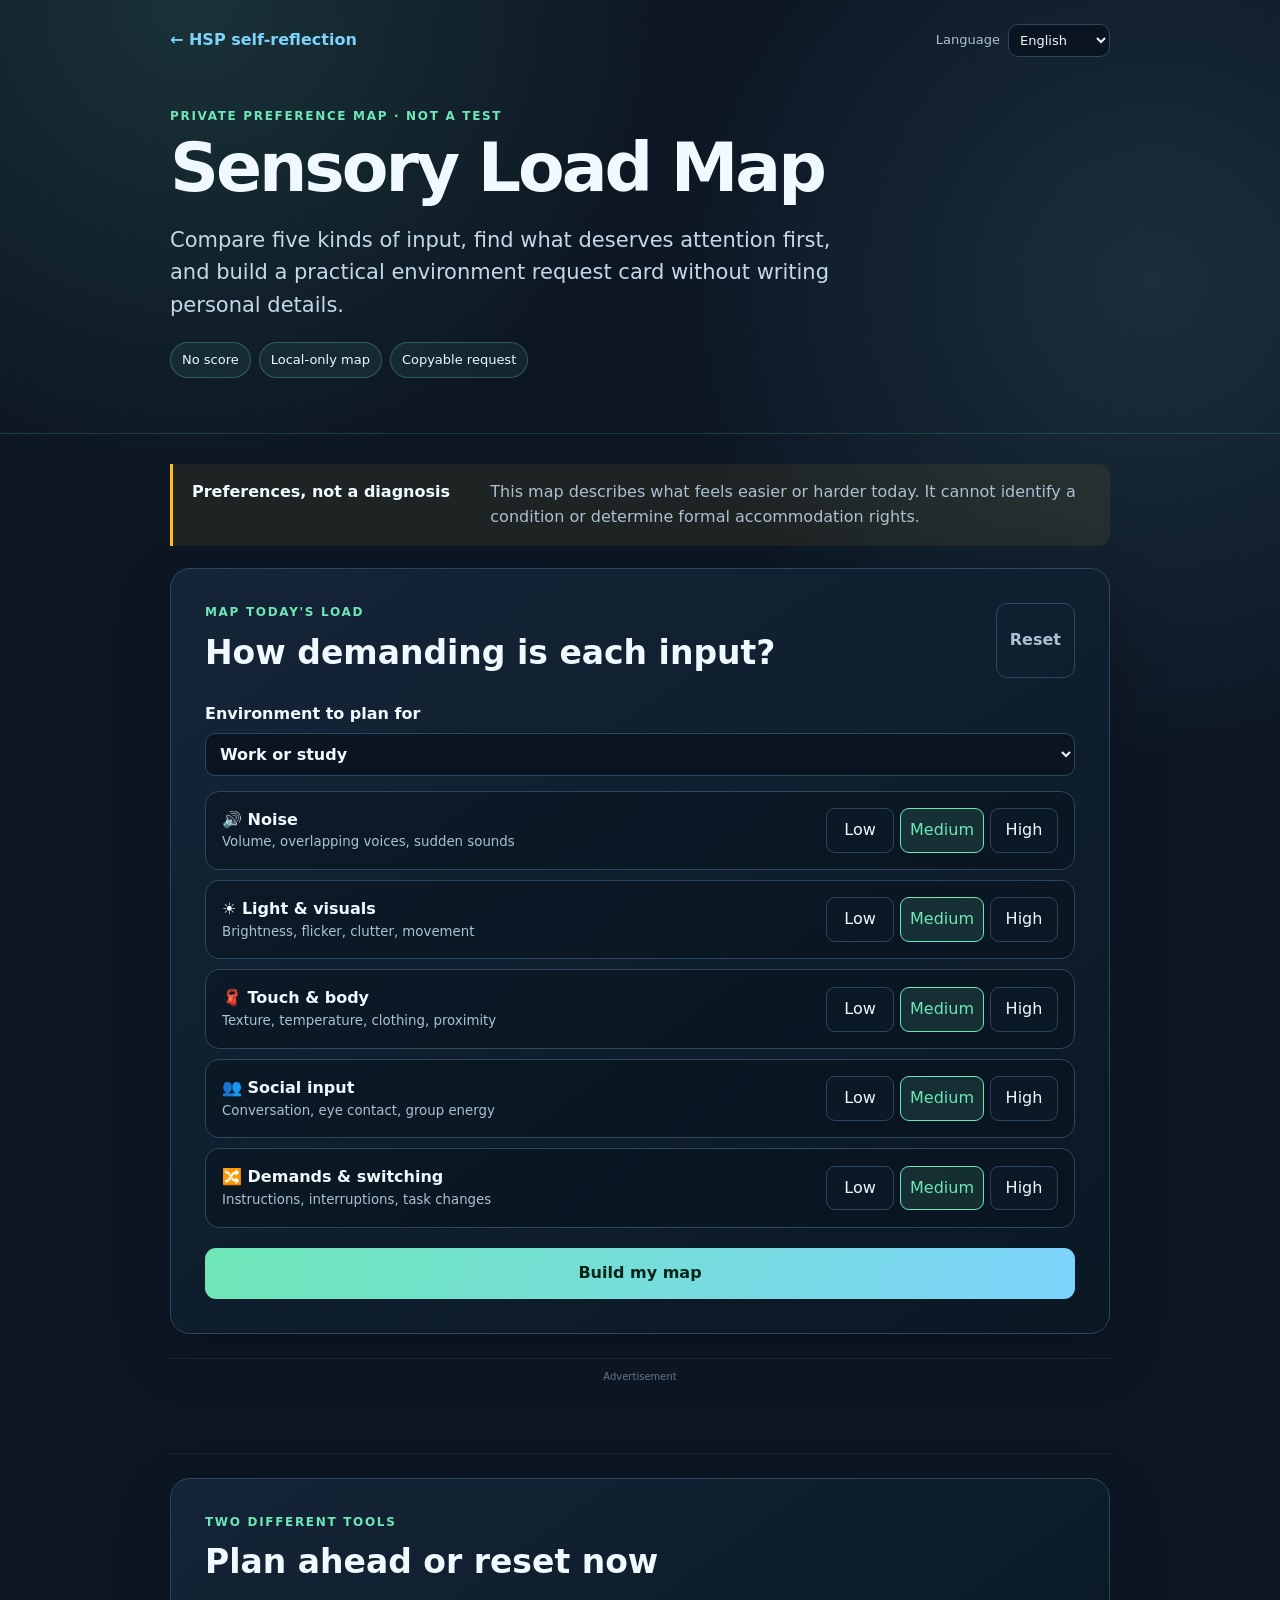
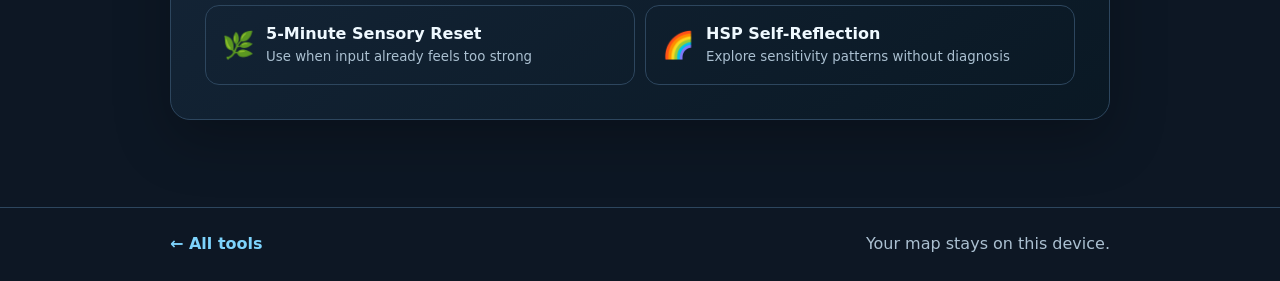
==== map.html @ 9b4f0c30 "feat: add sensory load map planner" ====
<!doctype html><html lang="en" data-theme="dark"><head><meta charset="utf-8"><meta name="viewport" content="width=device-width,initial-scale=1"><meta name="robots" content="index,follow,max-image-preview:large"><meta name="theme-color" content="#111827"><title>Sensory Load Map & Environment Request Card | DopaBrain</title><meta name="description" content="Map noise, light, touch, social and demand load, then build a private environment preference and request card. No score, account or diagnosis."><meta name="dateModified" content="2026-08-01"><link rel="canonical" href="https://dopabrain.com/hsp-test/map.html">
<link rel="alternate" hreflang="en" href="https://dopabrain.com/hsp-test/map.html?lang=en"><link rel="alternate" hreflang="ko" href="https://dopabrain.com/hsp-test/map.html?lang=ko"><link rel="alternate" hreflang="zh" href="https://dopabrain.com/hsp-test/map.html?lang=zh"><link rel="alternate" hreflang="hi" href="https://dopabrain.com/hsp-test/map.html?lang=hi"><link rel="alternate" hreflang="ru" href="https://dopabrain.com/hsp-test/map.html?lang=ru"><link rel="alternate" hreflang="ja" href="https://dopabrain.com/hsp-test/map.html?lang=ja"><link rel="alternate" hreflang="es" href="https://dopabrain.com/hsp-test/map.html?lang=es"><link rel="alternate" hreflang="pt" href="https://dopabrain.com/hsp-test/map.html?lang=pt"><link rel="alternate" hreflang="id" href="https://dopabrain.com/hsp-test/map.html?lang=id"><link rel="alternate" hreflang="tr" href="https://dopabrain.com/hsp-test/map.html?lang=tr"><link rel="alternate" hreflang="de" href="https://dopabrain.com/hsp-test/map.html?lang=de"><link rel="alternate" hreflang="fr" href="https://dopabrain.com/hsp-test/map.html?lang=fr"><link rel="alternate" hreflang="x-default" href="https://dopabrain.com/hsp-test/map.html">
<meta property="og:type" content="website"><meta property="og:title" content="Sensory Load Map"><meta property="og:description" content="Build a private environment preference and request card."><meta property="og:url" content="https://dopabrain.com/hsp-test/map.html"><meta property="og:image" content="https://dopabrain.com/hsp-test/og-image.jpg"><meta name="twitter:card" content="summary_large_image"><link rel="stylesheet" href="css/map.css"><script async src="https://www.googletagmanager.com/gtag/js?id=G-J8GSWM40TV"></script><script>window.dataLayer=window.dataLayer||[];function gtag(){dataLayer.push(arguments)}gtag('js',new Date());gtag('config','G-J8GSWM40TV');</script><script async src="https://pagead2.googlesyndication.com/pagead/js/adsbygoogle.js?client=ca-pub-3600813755953882" crossorigin="anonymous"></script>
<script type="application/ld+json">{"@context":"https://schema.org","@type":"WebApplication","name":"Sensory Load Map and Environment Request Card","applicationCategory":"LifestyleApplication","operatingSystem":"Any","url":"https://dopabrain.com/hsp-test/map.html","dateModified":"2026-08-01","isAccessibleForFree":true,"offers":{"@type":"Offer","price":"0","priceCurrency":"USD"},"description":"A private worksheet for mapping sensory preferences and preparing a practical environment request."}</script><script type="application/ld+json">{"@context":"https://schema.org","@type":"FAQPage","mainEntity":[{"@type":"Question","name":"Is this a sensory processing or HSP diagnosis?","acceptedAnswer":{"@type":"Answer","text":"No. This is a preference-planning worksheet, not a test, diagnosis, medical assessment, or eligibility determination."}},{"@type":"Question","name":"Where is my map stored?","acceptedAnswer":{"@type":"Answer","text":"The latest level and context IDs remain only in local browser storage. No free text is requested."}},{"@type":"Question","name":"Can this guarantee an accommodation?","acceptedAnswer":{"@type":"Answer","text":"No. The request card is a conversation aid only. Formal accommodations depend on local rules and the relevant organization."}}]}</script></head><body>
<a class="skip" href="#mapper" data-t="skip">Skip to map</a><header><nav><a href="./" data-t="back">← HSP self-reflection</a><label><span data-t="language">Language</span><select id="language"><option value="en">English</option><option value="ko">한국어</option><option value="zh">中文</option><option value="hi">हिन्दी</option><option value="ru">Русский</option><option value="ja">日本語</option><option value="es">Español</option><option value="pt">Português</option><option value="id">Indonesia</option><option value="tr">Türkçe</option><option value="de">Deutsch</option><option value="fr">Français</option></select></label></nav><p class="eyebrow" data-t="eyebrow">PRIVATE PREFERENCE MAP · NOT A TEST</p><h1 data-t="title">Sensory Load Map</h1><p class="lead" data-t="lead">Compare five kinds of input, find what deserves attention first, and build a practical environment request card without writing personal details.</p><div class="chips"><span data-t="noScore">No score</span><span data-t="local">Local-only map</span><span data-t="copyable">Copyable request</span></div></header>
<main><section class="notice"><strong data-t="noticeTitle">Preferences, not a diagnosis</strong><p data-t="noticeBody">This map describes what feels easier or harder today. It cannot identify a condition or determine formal accommodation rights.</p></section><section id="mapper" class="panel"><div class="head"><div><p class="kicker" data-t="mapKicker">MAP TODAY'S LOAD</p><h2 data-t="mapTitle">How demanding is each input?</h2></div><button id="reset" class="ghost" type="button" data-t="reset">Reset</button></div><label class="context"><span data-t="context">Environment to plan for</span><select id="context"><option value="work" data-t="work">Work or study</option><option value="home" data-t="home">Home</option><option value="public" data-t="public">Public or travel</option><option value="social" data-t="social">Social time</option><option value="sleep" data-t="sleep">Rest or bedtime</option></select></label><div id="domains" class="domains"></div><button id="build" class="primary" type="button" data-t="build">Build my map</button></section>
<section id="result" class="panel" hidden><p class="kicker" data-t="resultKicker">YOUR ENVIRONMENT CARD</p><h2 id="resultTitle"></h2><p id="summary"></p><div id="priorities" class="priorities"></div><div class="request"><strong data-t="requestTitle">Optional request</strong><p id="requestText"></p></div><div class="actions"><button id="copy" class="primary" type="button" data-t="copy">Copy card</button><button id="used" class="ghost" type="button" data-t="used">Mark used</button></div><p class="privacy" data-t="privacy">Only level IDs, context and used state stay in this browser. No selection or generated sentence is sent to analytics.</p></section>
<div class="ad" data-ad-surface="sensory_map_inline"><span data-t="ad">Advertisement</span><ins class="adsbygoogle" style="display:block" data-ad-client="ca-pub-3600813755953882" data-ad-slot="auto" data-ad-format="auto" data-full-width-responsive="true"></ins></div><section class="panel method"><p class="kicker" data-t="methodKicker">TWO DIFFERENT TOOLS</p><h2 data-t="methodTitle">Plan ahead or reset now</h2><div class="links"><a href="reset.html?source=sensory_map"><span>🌿</span><div><strong data-t="resetCard">5-Minute Sensory Reset</strong><small data-t="resetDesc">Use when input already feels too strong</small></div></a><a href="./"><span>🌈</span><div><strong data-t="hsp">HSP Self-Reflection</strong><small data-t="hspDesc">Explore sensitivity patterns without diagnosis</small></div></a></div></section></main><footer><a href="/portal/tools/" data-t="tools">← All tools</a><span data-t="footer">Your map stays on this device.</span></footer><div id="toast" role="status" aria-live="polite"></div><script src="js/map.js" defer></script><script src="/portal/js/cross-promo.js" defer></script></body></html>
---- css/map.css ----
:root{--bg:#0d1724;--panel:#152538;--line:#2d465e;--text:#eff9ff;--muted:#abc0d1;--mint:#6ee7b7;--blue:#7dd3fc;--gold:#fbbf24;font-family:Inter,system-ui,sans-serif;color-scheme:dark}*{box-sizing:border-box}body{margin:0;background:radial-gradient(circle at 15% 0,rgba(110,231,183,.13),transparent 30rem),radial-gradient(circle at 90% 15%,rgba(125,211,252,.12),transparent 30rem),var(--bg);color:var(--text);line-height:1.55}button,select{font:inherit}.skip{position:fixed;top:-70px;left:12px;z-index:9;padding:10px;background:white;color:#111;border-radius:8px}.skip:focus{top:12px}header{padding:24px max(20px,calc((100% - 940px)/2)) 55px;border-bottom:1px solid rgba(110,231,183,.18)}nav{display:flex;justify-content:space-between;align-items:center;gap:14px}a{color:var(--blue)}nav a,footer a{text-decoration:none;font-weight:850}nav label{display:flex;align-items:center;gap:8px;color:var(--muted);font-size:13px}select{padding:10px;border:1px solid var(--line);border-radius:10px;background:#0a1521;color:var(--text)}nav select{padding:7px}.eyebrow,.kicker{margin:50px 0 7px;color:var(--mint);font-size:12px;font-weight:900;letter-spacing:.14em}h1{margin:0;max-width:750px;font-size:clamp(40px,7vw,68px);line-height:1.03;letter-spacing:-.045em}.lead{max-width:690px;color:#c7d8e5;font-size:clamp(17px,2.2vw,21px)}.chips{display:flex;flex-wrap:wrap;gap:8px}.chips span{padding:7px 11px;border:1px solid rgba(110,231,183,.28);border-radius:999px;background:rgba(110,231,183,.07);font-size:13px}main{width:min(940px,calc(100% - 32px));margin:auto;padding:30px 0 65px}.notice{display:grid;grid-template-columns:.7fr 1.5fr;gap:18px;padding:16px 19px;border-left:3px solid var(--gold);background:rgba(251,191,36,.07);border-radius:0 12px 12px 0}.notice p{margin:0;color:var(--muted)}.panel{margin:22px 0;padding:clamp(19px,4vw,34px);border:1px solid var(--line);border-radius:20px;background:linear-gradient(145deg,rgba(21,37,56,.97),rgba(10,24,36,.97));box-shadow:0 20px 55px rgba(0,0,0,.25)}.head{display:flex;justify-content:space-between;gap:16px}.head .kicker,.panel>.kicker{margin:0 0 5px}h2{margin:0;font-size:clamp(24px,4vw,33px)}.ghost,.primary{border-radius:11px;font-weight:900;cursor:pointer}.ghost{padding:9px 13px;border:1px solid var(--line);background:transparent;color:var(--muted)}.primary{padding:13px 18px;border:0;background:linear-gradient(110deg,var(--mint),var(--blue));color:#05241b}.context{display:grid;gap:6px;margin:24px 0 15px;font-weight:800}.domains{display:grid;gap:10px}.domain{display:grid;grid-template-columns:1fr auto;gap:15px;align-items:center;padding:16px;border:1px solid var(--line);border-radius:14px;background:rgba(5,16,25,.45)}.domain strong,.domain small{display:block}.domain small{color:var(--muted)}.levels{display:flex;gap:6px}.levels button{min-width:68px;padding:9px;border:1px solid var(--line);border-radius:9px;background:#0b1825;color:var(--text);cursor:pointer}.levels button[aria-pressed=true]{border-color:var(--mint);background:rgba(110,231,183,.12);color:var(--mint)}#build{width:100%;margin-top:20px}.priorities{display:grid;gap:10px;margin:20px 0}.priority{display:grid;grid-template-columns:auto 1fr;gap:13px;padding:16px;border:1px solid var(--line);border-radius:14px}.priority>span{font-size:27px}.priority strong,.priority small{display:block}.priority small{color:var(--muted)}.request{padding:17px;border:1px dashed rgba(125,211,252,.4);border-radius:14px;background:rgba(125,211,252,.06)}.request p{margin:5px 0 0;font-size:17px}.actions{display:flex;gap:8px;margin-top:17px}.actions>*{flex:1}.privacy{color:var(--muted);font-size:12px}.ad{min-height:96px;margin:24px 0;padding:10px;text-align:center;border-block:1px solid rgba(255,255,255,.06)}.ad>span{display:block;color:#64748b;font-size:10px}.links{display:grid;grid-template-columns:1fr 1fr;gap:10px;margin-top:18px}.links a{display:flex;gap:12px;align-items:center;padding:16px;border:1px solid var(--line);border-radius:14px;color:var(--text);text-decoration:none}.links a>span{font-size:26px}.links strong,.links small{display:block}.links small{color:var(--muted)}footer{display:flex;justify-content:space-between;padding:24px max(20px,calc((100% - 940px)/2));border-top:1px solid var(--line);color:var(--muted)}#toast{position:fixed;right:18px;bottom:18px;padding:11px 15px;border-radius:10px;background:#ecfdf5;color:#064e3b;font-weight:850;opacity:0;transition:.2s}#toast.show{opacity:1}[hidden]{display:none!important}@media(max-width:650px){.notice{grid-template-columns:1fr;gap:4px}.domain{grid-template-columns:1fr}.levels button{flex:1;min-width:0}.links{grid-template-columns:1fr}}@media(max-width:420px){nav label span{display:none}.levels{gap:4px}.levels button{padding:8px 4px}.actions,footer{flex-direction:column}}
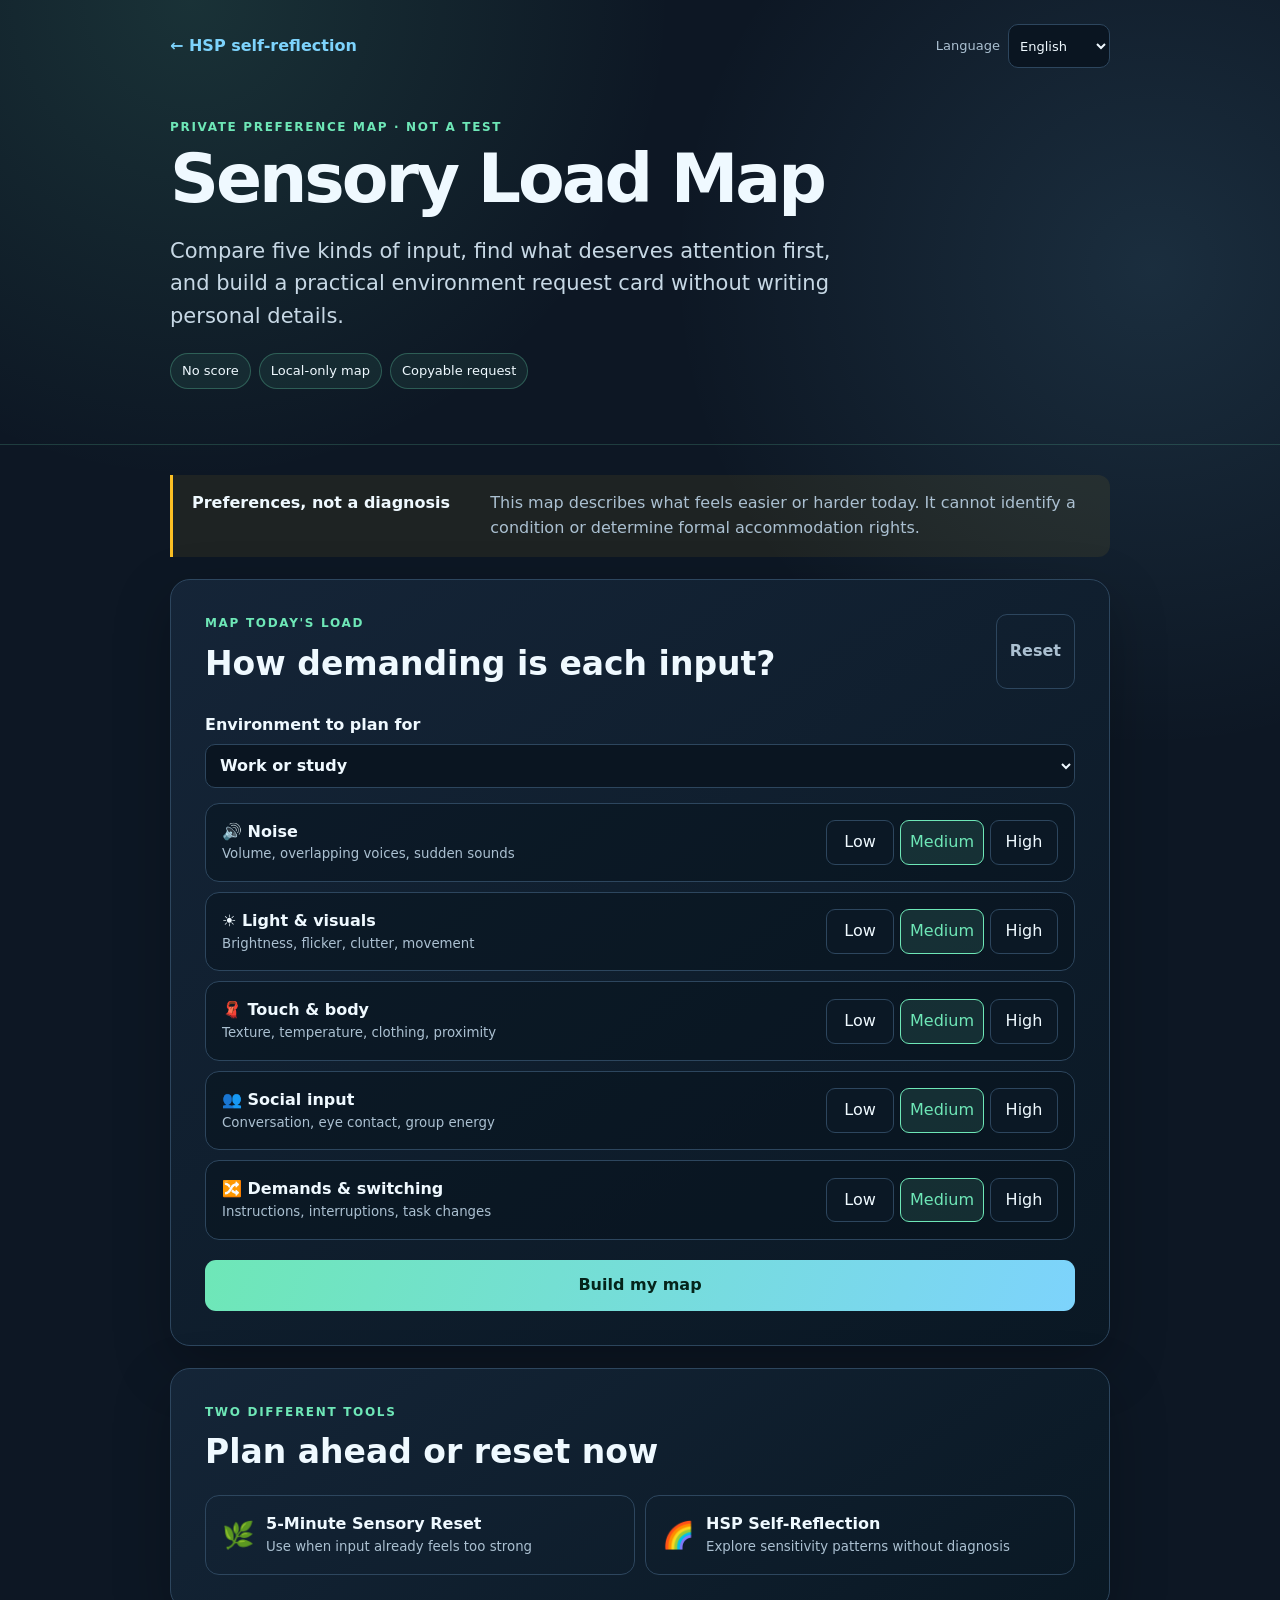
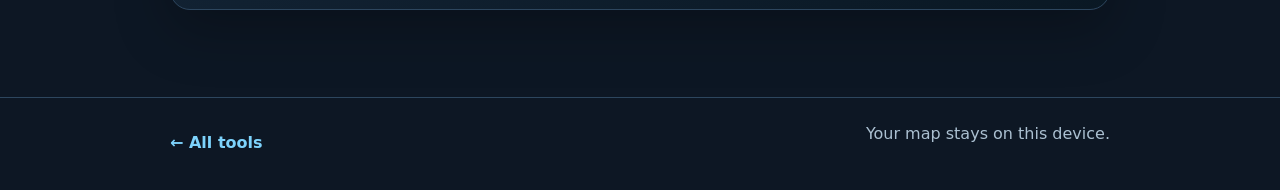
==== commit 07ec7868: "feat: turn HSP results into a private reset funnel" ====
--- a/map.html
+++ b/map.html
@@ -1,8 +1,8 @@
-<!doctype html><html lang="en" data-theme="dark"><head><meta charset="utf-8"><meta name="viewport" content="width=device-width,initial-scale=1"><meta name="robots" content="index,follow,max-image-preview:large"><meta name="theme-color" content="#111827"><title>Sensory Load Map & Environment Request Card | DopaBrain</title><meta name="description" content="Map noise, light, touch, social and demand load, then build a private environment preference and request card. No score, account or diagnosis."><meta name="dateModified" content="2026-08-01"><link rel="canonical" href="https://dopabrain.com/hsp-test/map.html">
+<!doctype html><html lang="en" data-theme="dark"><head><meta charset="utf-8"><meta name="viewport" content="width=device-width,initial-scale=1"><meta name="robots" content="index,follow,max-image-preview:large"><meta name="theme-color" content="#111827"><title>Sensory Load Map & Environment Request Card | DopaBrain</title><meta name="description" content="Map noise, light, touch, social and demand load, then build a private environment preference and request card. No score, account or diagnosis."><meta name="dateModified" content="2026-08-29"><link rel="canonical" href="https://dopabrain.com/hsp-test/map.html">
 <link rel="alternate" hreflang="en" href="https://dopabrain.com/hsp-test/map.html?lang=en"><link rel="alternate" hreflang="ko" href="https://dopabrain.com/hsp-test/map.html?lang=ko"><link rel="alternate" hreflang="zh" href="https://dopabrain.com/hsp-test/map.html?lang=zh"><link rel="alternate" hreflang="hi" href="https://dopabrain.com/hsp-test/map.html?lang=hi"><link rel="alternate" hreflang="ru" href="https://dopabrain.com/hsp-test/map.html?lang=ru"><link rel="alternate" hreflang="ja" href="https://dopabrain.com/hsp-test/map.html?lang=ja"><link rel="alternate" hreflang="es" href="https://dopabrain.com/hsp-test/map.html?lang=es"><link rel="alternate" hreflang="pt" href="https://dopabrain.com/hsp-test/map.html?lang=pt"><link rel="alternate" hreflang="id" href="https://dopabrain.com/hsp-test/map.html?lang=id"><link rel="alternate" hreflang="tr" href="https://dopabrain.com/hsp-test/map.html?lang=tr"><link rel="alternate" hreflang="de" href="https://dopabrain.com/hsp-test/map.html?lang=de"><link rel="alternate" hreflang="fr" href="https://dopabrain.com/hsp-test/map.html?lang=fr"><link rel="alternate" hreflang="x-default" href="https://dopabrain.com/hsp-test/map.html">
-<meta property="og:type" content="website"><meta property="og:title" content="Sensory Load Map"><meta property="og:description" content="Build a private environment preference and request card."><meta property="og:url" content="https://dopabrain.com/hsp-test/map.html"><meta property="og:image" content="https://dopabrain.com/hsp-test/og-image.jpg"><meta name="twitter:card" content="summary_large_image"><link rel="stylesheet" href="css/map.css"><script async src="https://www.googletagmanager.com/gtag/js?id=G-J8GSWM40TV"></script><script>window.dataLayer=window.dataLayer||[];function gtag(){dataLayer.push(arguments)}gtag('js',new Date());gtag('config','G-J8GSWM40TV');</script><script async src="https://pagead2.googlesyndication.com/pagead/js/adsbygoogle.js?client=ca-pub-3600813755953882" crossorigin="anonymous"></script>
-<script type="application/ld+json">{"@context":"https://schema.org","@type":"WebApplication","name":"Sensory Load Map and Environment Request Card","applicationCategory":"LifestyleApplication","operatingSystem":"Any","url":"https://dopabrain.com/hsp-test/map.html","dateModified":"2026-08-01","isAccessibleForFree":true,"offers":{"@type":"Offer","price":"0","priceCurrency":"USD"},"description":"A private worksheet for mapping sensory preferences and preparing a practical environment request."}</script><script type="application/ld+json">{"@context":"https://schema.org","@type":"FAQPage","mainEntity":[{"@type":"Question","name":"Is this a sensory processing or HSP diagnosis?","acceptedAnswer":{"@type":"Answer","text":"No. This is a preference-planning worksheet, not a test, diagnosis, medical assessment, or eligibility determination."}},{"@type":"Question","name":"Where is my map stored?","acceptedAnswer":{"@type":"Answer","text":"The latest level and context IDs remain only in local browser storage. No free text is requested."}},{"@type":"Question","name":"Can this guarantee an accommodation?","acceptedAnswer":{"@type":"Answer","text":"No. The request card is a conversation aid only. Formal accommodations depend on local rules and the relevant organization."}}]}</script></head><body>
+<meta property="og:type" content="website"><meta property="og:title" content="Sensory Load Map"><meta property="og:description" content="Build a private environment preference and request card."><meta property="og:url" content="https://dopabrain.com/hsp-test/map.html"><meta property="og:image" content="https://dopabrain.com/hsp-test/og-image.jpg"><meta name="twitter:card" content="summary_large_image"><link rel="stylesheet" href="css/map.css"><script>(()=>{const languages=['en','ko','zh','hi','ru','ja','es','pt','id','tr','de','fr'];const sources=['hsp_result','sensory_reset','portal_tools_catalog','blog_sensory_bridge'];const incoming=new URL(location.href);const browser=(navigator.language||'en').slice(0,2).toLowerCase();const language=languages.includes(incoming.searchParams.get('lang'))?incoming.searchParams.get('lang'):languages.includes(browser)?browser:'en';const source=sources.includes(incoming.searchParams.get('source'))?incoming.searchParams.get('source'):'direct';const clean=new URL(location.pathname,location.origin);clean.searchParams.set('lang',language);if(source!=='direct')clean.searchParams.set('source',source);history.replaceState({},'',clean.pathname+clean.search+location.hash)})()</script><script async src="https://www.googletagmanager.com/gtag/js?id=G-J8GSWM40TV"></script><script>window.dataLayer=window.dataLayer||[];function gtag(){dataLayer.push(arguments)}gtag('js',new Date());gtag('config','G-J8GSWM40TV');</script><script async src="https://pagead2.googlesyndication.com/pagead/js/adsbygoogle.js?client=ca-pub-3600813755953882" crossorigin="anonymous"></script>
+<script type="application/ld+json">{"@context":"https://schema.org","@type":"WebApplication","name":"Sensory Load Map and Environment Request Card","applicationCategory":"LifestyleApplication","operatingSystem":"Any","url":"https://dopabrain.com/hsp-test/map.html","dateModified":"2026-08-29","isAccessibleForFree":true,"offers":{"@type":"Offer","price":"0","priceCurrency":"USD"},"description":"A private worksheet for mapping sensory preferences and preparing a practical environment request."}</script><script type="application/ld+json">{"@context":"https://schema.org","@type":"FAQPage","mainEntity":[{"@type":"Question","name":"Is this a sensory processing or HSP diagnosis?","acceptedAnswer":{"@type":"Answer","text":"No. This is a preference-planning worksheet, not a test, diagnosis, medical assessment, or eligibility determination."}},{"@type":"Question","name":"Where is my map stored?","acceptedAnswer":{"@type":"Answer","text":"The latest level and context IDs remain only in local browser storage. No free text is requested."}},{"@type":"Question","name":"Can this guarantee an accommodation?","acceptedAnswer":{"@type":"Answer","text":"No. The request card is a conversation aid only. Formal accommodations depend on local rules and the relevant organization."}}]}</script></head><body>
 <a class="skip" href="#mapper" data-t="skip">Skip to map</a><header><nav><a href="./" data-t="back">← HSP self-reflection</a><label><span data-t="language">Language</span><select id="language"><option value="en">English</option><option value="ko">한국어</option><option value="zh">中文</option><option value="hi">हिन्दी</option><option value="ru">Русский</option><option value="ja">日本語</option><option value="es">Español</option><option value="pt">Português</option><option value="id">Indonesia</option><option value="tr">Türkçe</option><option value="de">Deutsch</option><option value="fr">Français</option></select></label></nav><p class="eyebrow" data-t="eyebrow">PRIVATE PREFERENCE MAP · NOT A TEST</p><h1 data-t="title">Sensory Load Map</h1><p class="lead" data-t="lead">Compare five kinds of input, find what deserves attention first, and build a practical environment request card without writing personal details.</p><div class="chips"><span data-t="noScore">No score</span><span data-t="local">Local-only map</span><span data-t="copyable">Copyable request</span></div></header>
-<main><section class="notice"><strong data-t="noticeTitle">Preferences, not a diagnosis</strong><p data-t="noticeBody">This map describes what feels easier or harder today. It cannot identify a condition or determine formal accommodation rights.</p></section><section id="mapper" class="panel"><div class="head"><div><p class="kicker" data-t="mapKicker">MAP TODAY'S LOAD</p><h2 data-t="mapTitle">How demanding is each input?</h2></div><button id="reset" class="ghost" type="button" data-t="reset">Reset</button></div><label class="context"><span data-t="context">Environment to plan for</span><select id="context"><option value="work" data-t="work">Work or study</option><option value="home" data-t="home">Home</option><option value="public" data-t="public">Public or travel</option><option value="social" data-t="social">Social time</option><option value="sleep" data-t="sleep">Rest or bedtime</option></select></label><div id="domains" class="domains"></div><button id="build" class="primary" type="button" data-t="build">Build my map</button></section>
-<section id="result" class="panel" hidden><p class="kicker" data-t="resultKicker">YOUR ENVIRONMENT CARD</p><h2 id="resultTitle"></h2><p id="summary"></p><div id="priorities" class="priorities"></div><div class="request"><strong data-t="requestTitle">Optional request</strong><p id="requestText"></p></div><div class="actions"><button id="copy" class="primary" type="button" data-t="copy">Copy card</button><button id="used" class="ghost" type="button" data-t="used">Mark used</button></div><p class="privacy" data-t="privacy">Only level IDs, context and used state stay in this browser. No selection or generated sentence is sent to analytics.</p></section>
-<div class="ad" data-ad-surface="sensory_map_inline"><span data-t="ad">Advertisement</span><ins class="adsbygoogle" style="display:block" data-ad-client="ca-pub-3600813755953882" data-ad-slot="auto" data-ad-format="auto" data-full-width-responsive="true"></ins></div><section class="panel method"><p class="kicker" data-t="methodKicker">TWO DIFFERENT TOOLS</p><h2 data-t="methodTitle">Plan ahead or reset now</h2><div class="links"><a href="reset.html?source=sensory_map"><span>🌿</span><div><strong data-t="resetCard">5-Minute Sensory Reset</strong><small data-t="resetDesc">Use when input already feels too strong</small></div></a><a href="./"><span>🌈</span><div><strong data-t="hsp">HSP Self-Reflection</strong><small data-t="hspDesc">Explore sensitivity patterns without diagnosis</small></div></a></div></section></main><footer><a href="/portal/tools/" data-t="tools">← All tools</a><span data-t="footer">Your map stays on this device.</span></footer><div id="toast" role="status" aria-live="polite"></div><script src="js/map.js" defer></script><script src="/portal/js/cross-promo.js" defer></script></body></html>
+<main><section class="notice"><strong data-t="noticeTitle">Preferences, not a diagnosis</strong><p data-t="noticeBody">This map describes what feels easier or harder today. It cannot identify a condition or determine formal accommodation rights.</p></section><section id="mapper" class="panel" tabindex="-1"><div class="head"><div><p class="kicker" data-t="mapKicker">MAP TODAY'S LOAD</p><h2 data-t="mapTitle">How demanding is each input?</h2></div><button id="reset" class="ghost" type="button" data-t="reset">Reset</button></div><label class="context"><span data-t="context">Environment to plan for</span><select id="context"><option value="work" data-t="work">Work or study</option><option value="home" data-t="home">Home</option><option value="public" data-t="public">Public or travel</option><option value="social" data-t="social">Social time</option><option value="sleep" data-t="sleep">Rest or bedtime</option></select></label><div id="domains" class="domains"></div><button id="build" class="primary" type="button" data-t="build">Build my map</button></section>
+<section id="result" class="panel" hidden aria-labelledby="resultTitle"><p class="kicker" data-t="resultKicker">YOUR ENVIRONMENT CARD</p><h2 id="resultTitle" tabindex="-1"></h2><p id="summary"></p><div id="priorities" class="priorities"></div><div class="request"><strong data-t="requestTitle">Optional request</strong><p id="requestText"></p></div><div class="actions"><button id="copy" class="primary" type="button" data-t="copy">Copy card</button><button id="used" class="ghost" type="button" data-t="used">Mark used</button></div><p class="privacy" data-t="privacy">Only level IDs, context and used state stay in this browser. No selection or generated sentence is sent to analytics.</p></section>
+<section class="panel method"><p class="kicker" data-t="methodKicker">TWO DIFFERENT TOOLS</p><h2 data-t="methodTitle">Plan ahead or reset now</h2><div class="links"><a id="reset-card-link" href="reset.html?lang=en&amp;source=sensory_map"><span>🌿</span><div><strong data-t="resetCard">5-Minute Sensory Reset</strong><small data-t="resetDesc">Use when input already feels too strong</small></div></a><a id="hsp-check-link" href="./?lang=en&amp;source=sensory_map"><span>🌈</span><div><strong data-t="hsp">HSP Self-Reflection</strong><small data-t="hspDesc">Explore sensitivity patterns without diagnosis</small></div></a></div></section></main><footer><a href="/portal/tools/" data-t="tools">← All tools</a><span data-t="footer">Your map stays on this device.</span></footer><div id="toast" role="status" aria-live="polite"></div><script src="js/map.js" defer></script><script src="/portal/js/cross-promo.js" defer></script></body></html>
--- a/css/map.css
+++ b/css/map.css
@@ -1 +1 @@
-:root{--bg:#0d1724;--panel:#152538;--line:#2d465e;--text:#eff9ff;--muted:#abc0d1;--mint:#6ee7b7;--blue:#7dd3fc;--gold:#fbbf24;font-family:Inter,system-ui,sans-serif;color-scheme:dark}*{box-sizing:border-box}body{margin:0;background:radial-gradient(circle at 15% 0,rgba(110,231,183,.13),transparent 30rem),radial-gradient(circle at 90% 15%,rgba(125,211,252,.12),transparent 30rem),var(--bg);color:var(--text);line-height:1.55}button,select{font:inherit}.skip{position:fixed;top:-70px;left:12px;z-index:9;padding:10px;background:white;color:#111;border-radius:8px}.skip:focus{top:12px}header{padding:24px max(20px,calc((100% - 940px)/2)) 55px;border-bottom:1px solid rgba(110,231,183,.18)}nav{display:flex;justify-content:space-between;align-items:center;gap:14px}a{color:var(--blue)}nav a,footer a{text-decoration:none;font-weight:850}nav label{display:flex;align-items:center;gap:8px;color:var(--muted);font-size:13px}select{padding:10px;border:1px solid var(--line);border-radius:10px;background:#0a1521;color:var(--text)}nav select{padding:7px}.eyebrow,.kicker{margin:50px 0 7px;color:var(--mint);font-size:12px;font-weight:900;letter-spacing:.14em}h1{margin:0;max-width:750px;font-size:clamp(40px,7vw,68px);line-height:1.03;letter-spacing:-.045em}.lead{max-width:690px;color:#c7d8e5;font-size:clamp(17px,2.2vw,21px)}.chips{display:flex;flex-wrap:wrap;gap:8px}.chips span{padding:7px 11px;border:1px solid rgba(110,231,183,.28);border-radius:999px;background:rgba(110,231,183,.07);font-size:13px}main{width:min(940px,calc(100% - 32px));margin:auto;padding:30px 0 65px}.notice{display:grid;grid-template-columns:.7fr 1.5fr;gap:18px;padding:16px 19px;border-left:3px solid var(--gold);background:rgba(251,191,36,.07);border-radius:0 12px 12px 0}.notice p{margin:0;color:var(--muted)}.panel{margin:22px 0;padding:clamp(19px,4vw,34px);border:1px solid var(--line);border-radius:20px;background:linear-gradient(145deg,rgba(21,37,56,.97),rgba(10,24,36,.97));box-shadow:0 20px 55px rgba(0,0,0,.25)}.head{display:flex;justify-content:space-between;gap:16px}.head .kicker,.panel>.kicker{margin:0 0 5px}h2{margin:0;font-size:clamp(24px,4vw,33px)}.ghost,.primary{border-radius:11px;font-weight:900;cursor:pointer}.ghost{padding:9px 13px;border:1px solid var(--line);background:transparent;color:var(--muted)}.primary{padding:13px 18px;border:0;background:linear-gradient(110deg,var(--mint),var(--blue));color:#05241b}.context{display:grid;gap:6px;margin:24px 0 15px;font-weight:800}.domains{display:grid;gap:10px}.domain{display:grid;grid-template-columns:1fr auto;gap:15px;align-items:center;padding:16px;border:1px solid var(--line);border-radius:14px;background:rgba(5,16,25,.45)}.domain strong,.domain small{display:block}.domain small{color:var(--muted)}.levels{display:flex;gap:6px}.levels button{min-width:68px;padding:9px;border:1px solid var(--line);border-radius:9px;background:#0b1825;color:var(--text);cursor:pointer}.levels button[aria-pressed=true]{border-color:var(--mint);background:rgba(110,231,183,.12);color:var(--mint)}#build{width:100%;margin-top:20px}.priorities{display:grid;gap:10px;margin:20px 0}.priority{display:grid;grid-template-columns:auto 1fr;gap:13px;padding:16px;border:1px solid var(--line);border-radius:14px}.priority>span{font-size:27px}.priority strong,.priority small{display:block}.priority small{color:var(--muted)}.request{padding:17px;border:1px dashed rgba(125,211,252,.4);border-radius:14px;background:rgba(125,211,252,.06)}.request p{margin:5px 0 0;font-size:17px}.actions{display:flex;gap:8px;margin-top:17px}.actions>*{flex:1}.privacy{color:var(--muted);font-size:12px}.ad{min-height:96px;margin:24px 0;padding:10px;text-align:center;border-block:1px solid rgba(255,255,255,.06)}.ad>span{display:block;color:#64748b;font-size:10px}.links{display:grid;grid-template-columns:1fr 1fr;gap:10px;margin-top:18px}.links a{display:flex;gap:12px;align-items:center;padding:16px;border:1px solid var(--line);border-radius:14px;color:var(--text);text-decoration:none}.links a>span{font-size:26px}.links strong,.links small{display:block}.links small{color:var(--muted)}footer{display:flex;justify-content:space-between;padding:24px max(20px,calc((100% - 940px)/2));border-top:1px solid var(--line);color:var(--muted)}#toast{position:fixed;right:18px;bottom:18px;padding:11px 15px;border-radius:10px;background:#ecfdf5;color:#064e3b;font-weight:850;opacity:0;transition:.2s}#toast.show{opacity:1}[hidden]{display:none!important}@media(max-width:650px){.notice{grid-template-columns:1fr;gap:4px}.domain{grid-template-columns:1fr}.levels button{flex:1;min-width:0}.links{grid-template-columns:1fr}}@media(max-width:420px){nav label span{display:none}.levels{gap:4px}.levels button{padding:8px 4px}.actions,footer{flex-direction:column}}
+:root{--bg:#0d1724;--panel:#152538;--line:#2d465e;--text:#eff9ff;--muted:#abc0d1;--mint:#6ee7b7;--blue:#7dd3fc;--gold:#fbbf24;font-family:Inter,system-ui,sans-serif;color-scheme:dark}*{box-sizing:border-box}body{margin:0;background:radial-gradient(circle at 15% 0,rgba(110,231,183,.13),transparent 30rem),radial-gradient(circle at 90% 15%,rgba(125,211,252,.12),transparent 30rem),var(--bg);color:var(--text);line-height:1.55}button,select{min-height:44px;font:inherit}.skip{position:fixed;top:-70px;left:12px;z-index:9;display:inline-flex;align-items:center;min-height:44px;padding:10px;background:white;color:#111;border-radius:8px}.skip:focus{top:12px}header{padding:24px max(20px,calc((100% - 940px)/2)) 55px;border-bottom:1px solid rgba(110,231,183,.18)}nav{display:flex;justify-content:space-between;align-items:center;gap:14px}a{color:var(--blue)}nav a,footer a{display:inline-flex;align-items:center;min-height:44px;text-decoration:none;font-weight:850}nav label{display:flex;align-items:center;gap:8px;color:var(--muted);font-size:13px}select{padding:10px;border:1px solid var(--line);border-radius:10px;background:#0a1521;color:var(--text)}nav select{padding:7px}.eyebrow,.kicker{margin:50px 0 7px;color:var(--mint);font-size:12px;font-weight:900;letter-spacing:.14em}h1{margin:0;max-width:750px;font-size:clamp(40px,7vw,68px);line-height:1.03;letter-spacing:-.045em}.lead{max-width:690px;color:#c7d8e5;font-size:clamp(17px,2.2vw,21px)}.chips{display:flex;flex-wrap:wrap;gap:8px}.chips span{padding:7px 11px;border:1px solid rgba(110,231,183,.28);border-radius:999px;background:rgba(110,231,183,.07);font-size:13px}main{width:min(940px,calc(100% - 32px));margin:auto;padding:30px 0 65px}.notice{display:grid;grid-template-columns:.7fr 1.5fr;gap:18px;padding:16px 19px;border-left:3px solid var(--gold);background:rgba(251,191,36,.07);border-radius:0 12px 12px 0}.notice p{margin:0;color:var(--muted)}.panel{margin:22px 0;padding:clamp(19px,4vw,34px);border:1px solid var(--line);border-radius:20px;background:linear-gradient(145deg,rgba(21,37,56,.97),rgba(10,24,36,.97));box-shadow:0 20px 55px rgba(0,0,0,.25)}.head{display:flex;justify-content:space-between;gap:16px}.head .kicker,.panel>.kicker{margin:0 0 5px}h2{margin:0;font-size:clamp(24px,4vw,33px)}.ghost,.primary{border-radius:11px;font-weight:900;cursor:pointer}.ghost{padding:9px 13px;border:1px solid var(--line);background:transparent;color:var(--muted)}.primary{padding:13px 18px;border:0;background:linear-gradient(110deg,var(--mint),var(--blue));color:#05241b}.context{display:grid;gap:6px;margin:24px 0 15px;font-weight:800}.domains{display:grid;gap:10px}.domain{display:grid;grid-template-columns:1fr auto;gap:15px;align-items:center;padding:16px;border:1px solid var(--line);border-radius:14px;background:rgba(5,16,25,.45)}.domain strong,.domain small{display:block}.domain small{color:var(--muted)}.levels{display:flex;gap:6px}.levels button{min-width:68px;min-height:44px;padding:9px;border:1px solid var(--line);border-radius:9px;background:#0b1825;color:var(--text);cursor:pointer}.levels button[aria-pressed=true]{border-color:var(--mint);background:rgba(110,231,183,.12);color:var(--mint)}button:focus-visible,select:focus-visible,a:focus-visible,[tabindex="-1"]:focus-visible{outline:3px solid var(--blue);outline-offset:3px}#build{width:100%;margin-top:20px}.priorities{display:grid;gap:10px;margin:20px 0}.priority{display:grid;grid-template-columns:auto 1fr;gap:13px;padding:16px;border:1px solid var(--line);border-radius:14px}.priority>span{font-size:27px}.priority strong,.priority small{display:block}.priority small{color:var(--muted)}.request{padding:17px;border:1px dashed rgba(125,211,252,.4);border-radius:14px;background:rgba(125,211,252,.06)}.request p{margin:5px 0 0;font-size:17px}.actions{display:flex;gap:8px;margin-top:17px}.actions>*{flex:1}.privacy{color:var(--muted);font-size:12px}.links{display:grid;grid-template-columns:1fr 1fr;gap:10px;margin-top:18px}.links a{display:flex;align-items:center;min-height:44px;gap:12px;padding:16px;border:1px solid var(--line);border-radius:14px;color:var(--text);text-decoration:none}.links a>span{font-size:26px}.links strong,.links small{display:block}.links small{color:var(--muted)}footer{display:flex;justify-content:space-between;padding:24px max(20px,calc((100% - 940px)/2));border-top:1px solid var(--line);color:var(--muted)}#toast{position:fixed;right:18px;bottom:18px;padding:11px 15px;border-radius:10px;background:#ecfdf5;color:#064e3b;font-weight:850;opacity:0;transition:.2s}#toast.show{opacity:1}[hidden]{display:none!important}@media(max-width:650px){.notice{grid-template-columns:1fr;gap:4px}.domain{grid-template-columns:1fr}.levels button{flex:1;min-width:0}.links{grid-template-columns:1fr}}@media(max-width:420px){nav label span{display:none}.levels{gap:4px}.levels button{padding:8px 4px}.actions,footer{flex-direction:column}}
